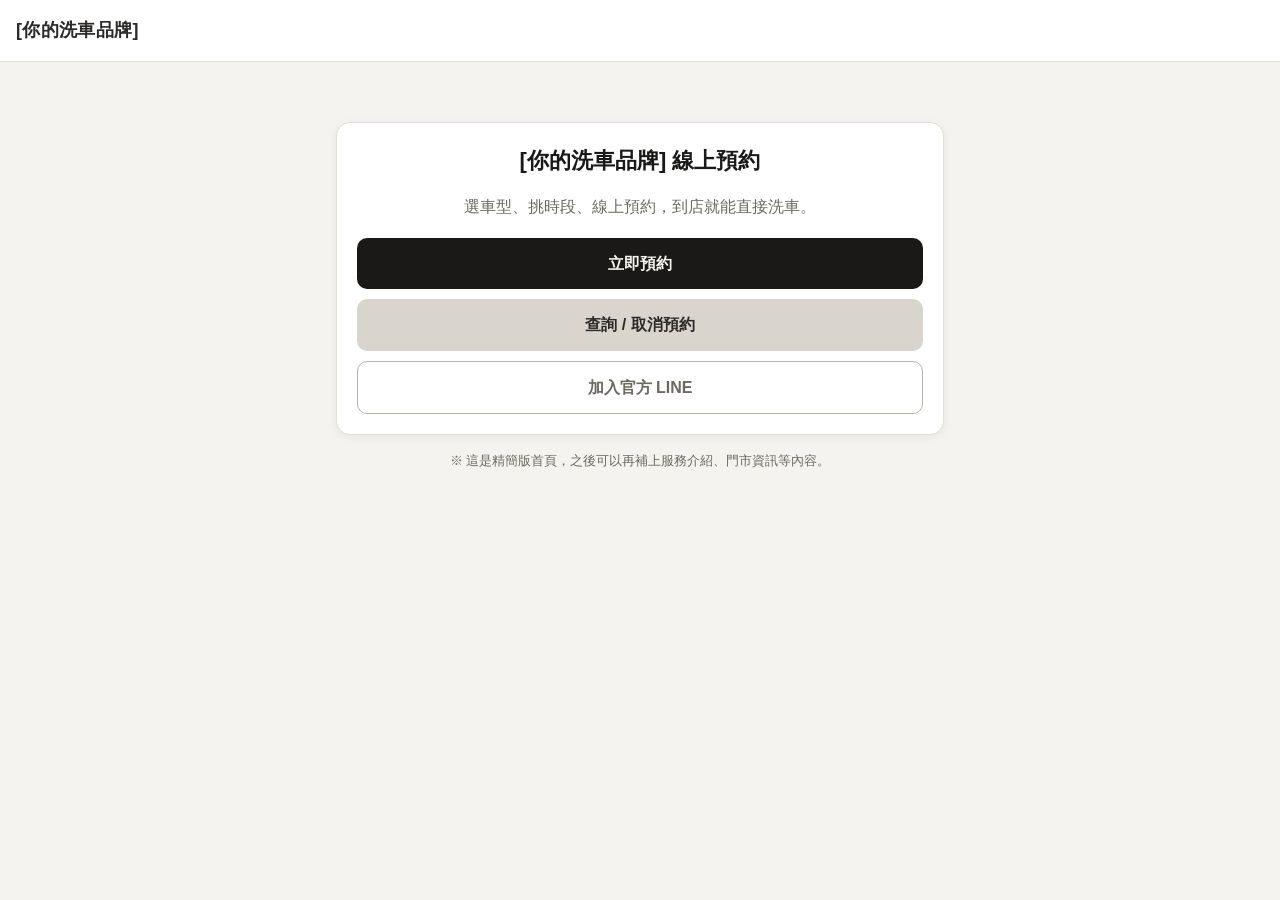
==== index.html @ fe9ad96e "Add files via upload" ====
<!DOCTYPE html>
<html lang="zh-Hant">
<head>
<meta charset="UTF-8">
<meta name="viewport" content="width=device-width, initial-scale=1, maximum-scale=1">
<title>首頁</title>
<link rel="stylesheet" href="assets/style.css">
</head>
<body>

<div class="topbar">
  <div class="brand" id="brandText">洗車預約</div>
</div>

<div class="wrap" style="padding-top:60px;">
  <div class="card" style="text-align:center;">
    <h1 id="heroTitle">線上預約洗車</h1>
    <p>選車型、挑時段、線上預約，到店就能直接洗車。</p>
    <div class="btn-row" style="flex-direction:column;">
      <a class="btn btn-primary" href="booking.html">立即預約</a>
      <a class="btn btn-secondary" href="lookup.html">查詢 / 取消預約</a>
      <a class="btn btn-ghost" id="lineLink" href="#" target="_blank">加入官方 LINE</a>
    </div>
  </div>

  <p class="hint" style="text-align:center;">
    ※ 這是精簡版首頁，之後可以再補上服務介紹、門市資訊等內容。
  </p>
</div>

<script src="assets/config.js"></script>
<script>
  document.title = window.CARWASH_CONFIG.SHOP_NAME;
  document.getElementById('brandText').textContent = window.CARWASH_CONFIG.SHOP_NAME;
  document.getElementById('heroTitle').textContent = window.CARWASH_CONFIG.SHOP_NAME + ' 線上預約';
  document.getElementById('lineLink').href = window.CARWASH_CONFIG.LINE_OA_URL;
</script>
</body>
</html>
---- assets/style.css ----
/* ============================================================
 *  莫蘭迪白 + 淺灰 + 黑 —— 共用樣式
 * ============================================================ */
:root {
  --bg: #F5F3EF;
  --panel: #FFFFFF;
  --line: #E2DED5;
  --gray: #D9D5CC;
  --gray-dark: #B9B4AA;
  --ink: #2B2A28;
  --ink-soft: #6B6960;
  --black: #1A1918;
  --danger: #A6553F;
  --danger-bg: #F3E4DF;
  --success: #6B7A63;
  --success-bg: #E9EEE6;
  --radius: 14px;
  --shadow: 0 2px 10px rgba(26, 25, 24, 0.06);
}

* { box-sizing: border-box; }

body {
  margin: 0;
  background: var(--bg);
  color: var(--ink);
  font-family: -apple-system, BlinkMacSystemFont, "PingFang TC", "Microsoft JhengHei", "Noto Sans TC", sans-serif;
  line-height: 1.6;
}

.wrap {
  max-width: 640px;
  margin: 0 auto;
  padding: 20px 16px 80px;
}

.topbar {
  display: flex;
  align-items: center;
  justify-content: space-between;
  padding: 16px;
  background: var(--panel);
  border-bottom: 1px solid var(--line);
}

.topbar .brand {
  font-weight: 700;
  font-size: 18px;
  letter-spacing: 0.02em;
}

.card {
  background: var(--panel);
  border: 1px solid var(--line);
  border-radius: var(--radius);
  box-shadow: var(--shadow);
  padding: 20px;
  margin-bottom: 16px;
}

h1, h2, h3 { margin: 0 0 12px; color: var(--black); }
h1 { font-size: 22px; }
h2 { font-size: 18px; }
h3 { font-size: 15px; }

p { color: var(--ink-soft); }

label {
  display: block;
  font-size: 13px;
  color: var(--ink-soft);
  margin: 14px 0 6px;
}
label:first-child { margin-top: 0; }

input[type="text"], input[type="tel"], input[type="date"], input[type="number"],
select, textarea {
  width: 100%;
  padding: 12px 14px;
  font-size: 16px;
  border: 1px solid var(--gray-dark);
  border-radius: 10px;
  background: var(--bg);
  color: var(--ink);
  font-family: inherit;
}
input:focus, select:focus, textarea:focus {
  outline: none;
  border-color: var(--ink-soft);
}
textarea { resize: vertical; min-height: 70px; }

.radio-row { display: flex; gap: 10px; flex-wrap: wrap; }
.radio-card {
  flex: 1 1 140px;
  border: 1px solid var(--gray-dark);
  border-radius: 10px;
  padding: 12px 14px;
  cursor: pointer;
  background: var(--bg);
  display: flex;
  align-items: center;
  gap: 8px;
}
.radio-card.selected { border-color: var(--black); background: var(--panel); box-shadow: inset 0 0 0 1px var(--black); }
.radio-card input { width: auto; }

button, .btn {
  display: inline-block;
  border: none;
  border-radius: 10px;
  padding: 13px 22px;
  font-size: 16px;
  font-weight: 600;
  cursor: pointer;
  font-family: inherit;
  text-decoration: none;
  text-align: center;
}
.btn-primary { background: var(--black); color: var(--bg); width: 100%; }
.btn-primary:disabled { background: var(--gray-dark); cursor: not-allowed; }
.btn-secondary { background: var(--gray); color: var(--ink); }
.btn-ghost { background: transparent; color: var(--ink-soft); border: 1px solid var(--gray-dark); }
.btn-danger { background: var(--danger); color: #fff; }
.btn-row { display: flex; gap: 10px; margin-top: 18px; }
.btn-row .btn-primary, .btn-row .btn-secondary { flex: 1; }

.steps {
  display: flex;
  justify-content: space-between;
  margin-bottom: 18px;
  padding: 0 4px;
}
.step-dot {
  flex: 1;
  text-align: center;
  font-size: 12px;
  color: var(--gray-dark);
  position: relative;
}
.step-dot::before {
  content: '';
  display: block;
  width: 22px;
  height: 22px;
  border-radius: 50%;
  background: var(--gray);
  margin: 0 auto 6px;
}
.step-dot.active { color: var(--ink); font-weight: 600; }
.step-dot.active::before { background: var(--black); }
.step-dot.done::before { background: var(--ink-soft); }

.hint { font-size: 13px; color: var(--ink-soft); margin-top: 6px; }
.error-box {
  background: var(--danger-bg);
  color: var(--danger);
  border-radius: 10px;
  padding: 12px 14px;
  font-size: 14px;
  margin-bottom: 14px;
}
.success-box {
  background: var(--success-bg);
  color: var(--success);
  border-radius: 10px;
  padding: 12px 14px;
  font-size: 14px;
  margin-bottom: 14px;
}

.notice-block {
  background: var(--bg);
  border: 1px dashed var(--gray-dark);
  border-radius: 10px;
  padding: 14px;
  font-size: 14px;
  white-space: pre-wrap;
  color: var(--ink);
  margin: 12px 0;
}

.slot-grid {
  display: grid;
  grid-template-columns: repeat(3, 1fr);
  gap: 8px;
  margin-top: 8px;
}
.slot-btn {
  padding: 10px 6px;
  text-align: center;
  border-radius: 8px;
  border: 1px solid var(--gray-dark);
  background: var(--bg);
  font-size: 14px;
  cursor: pointer;
}
.slot-btn.selected { background: var(--black); color: var(--bg); border-color: var(--black); }
.slot-btn.disabled { opacity: 0.35; cursor: not-allowed; text-decoration: line-through; }

table { width: 100%; border-collapse: collapse; font-size: 14px; }
th, td { text-align: left; padding: 10px 8px; border-bottom: 1px solid var(--line); }
th { color: var(--ink-soft); font-weight: 600; font-size: 12px; text-transform: uppercase; letter-spacing: 0.03em; }
.table-scroll { overflow-x: auto; }

.tag {
  display: inline-block;
  padding: 3px 9px;
  border-radius: 999px;
  font-size: 12px;
  background: var(--gray);
  color: var(--ink);
}
.tag.ok { background: var(--success-bg); color: var(--success); }
.tag.warn { background: var(--danger-bg); color: var(--danger); }

.modal-mask {
  position: fixed; inset: 0;
  background: rgba(26,25,24,0.45);
  display: flex; align-items: center; justify-content: center;
  padding: 20px;
  z-index: 50;
}
.modal-box {
  background: var(--panel);
  border-radius: var(--radius);
  padding: 22px;
  max-width: 420px;
  width: 100%;
  box-shadow: var(--shadow);
}

.tabs { display: flex; gap: 6px; margin-bottom: 16px; flex-wrap: wrap; }
.tab-btn {
  padding: 10px 16px;
  border-radius: 10px;
  border: 1px solid var(--gray-dark);
  background: var(--panel);
  cursor: pointer;
  font-size: 14px;
}
.tab-btn.active { background: var(--black); color: var(--bg); border-color: var(--black); }

.form-row { display: flex; gap: 10px; flex-wrap: wrap; }
.form-row > * { flex: 1 1 120px; }

[hidden] { display: none !important; }
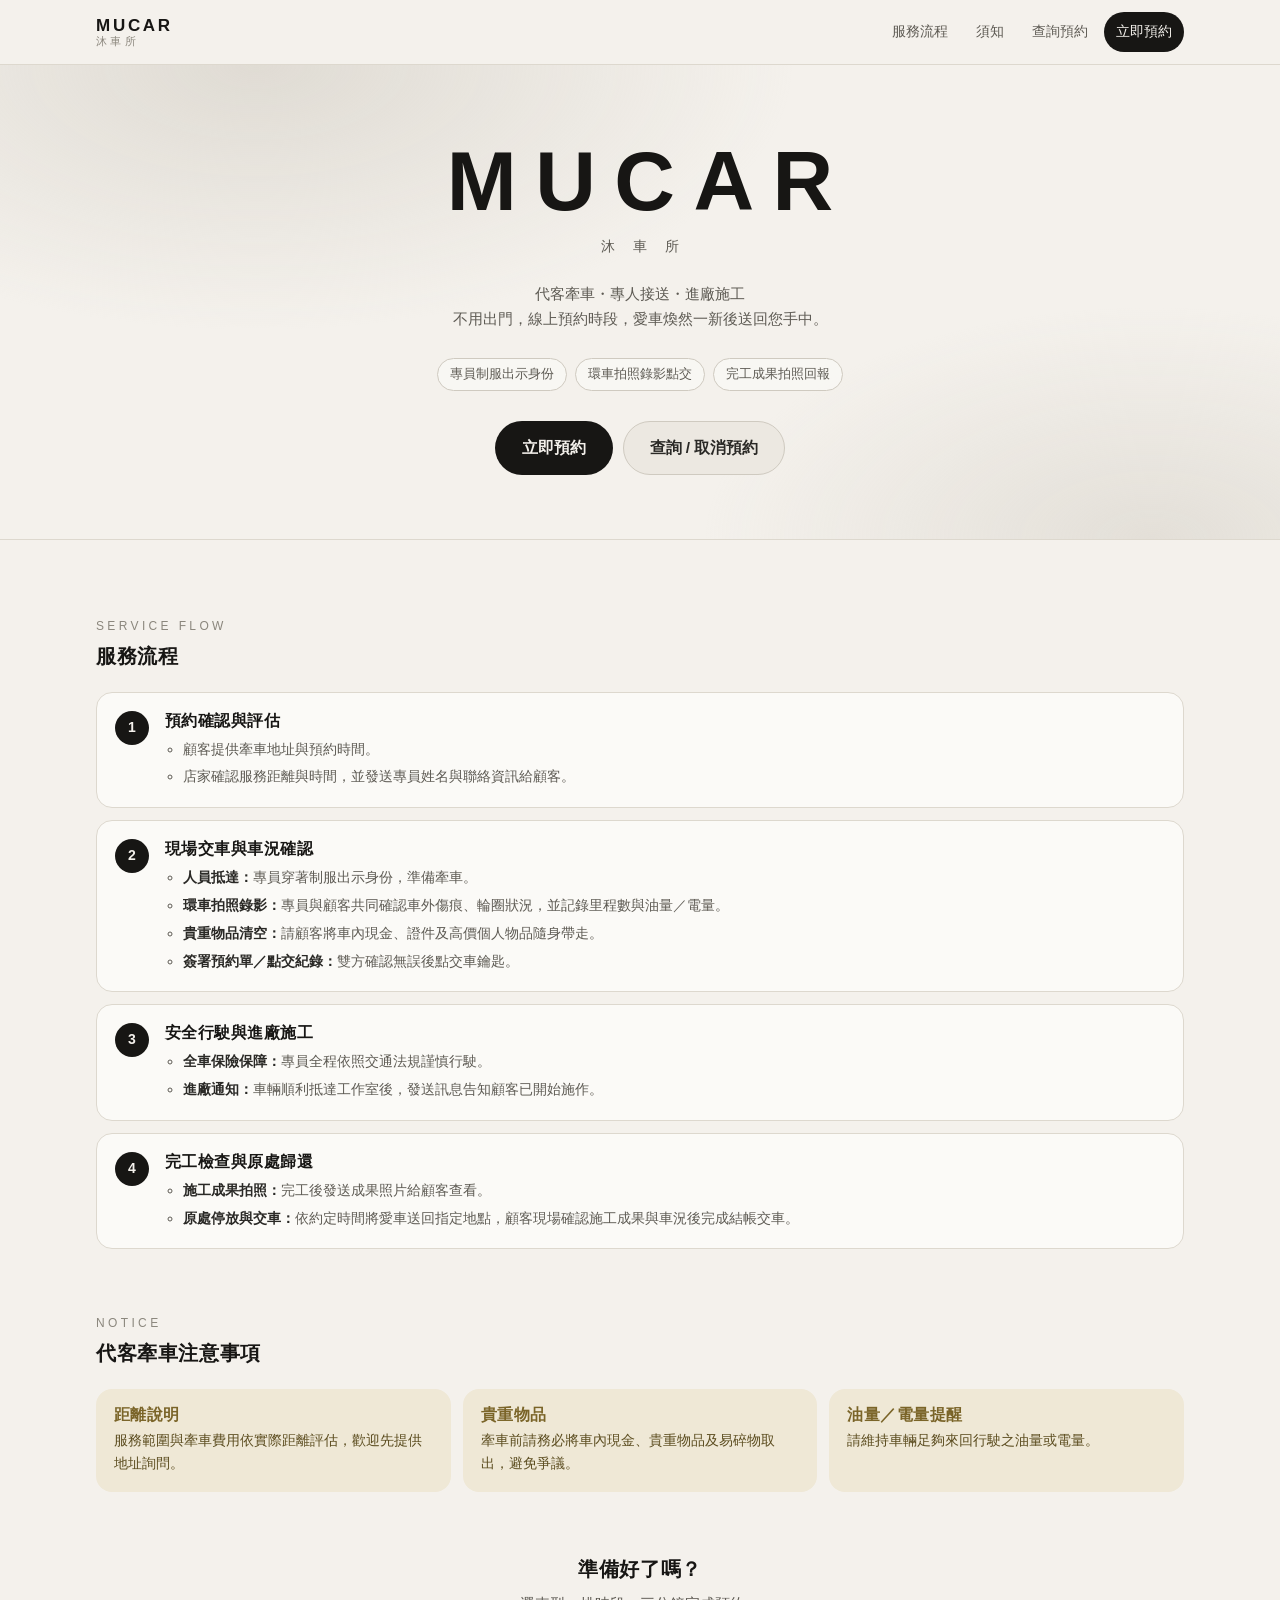
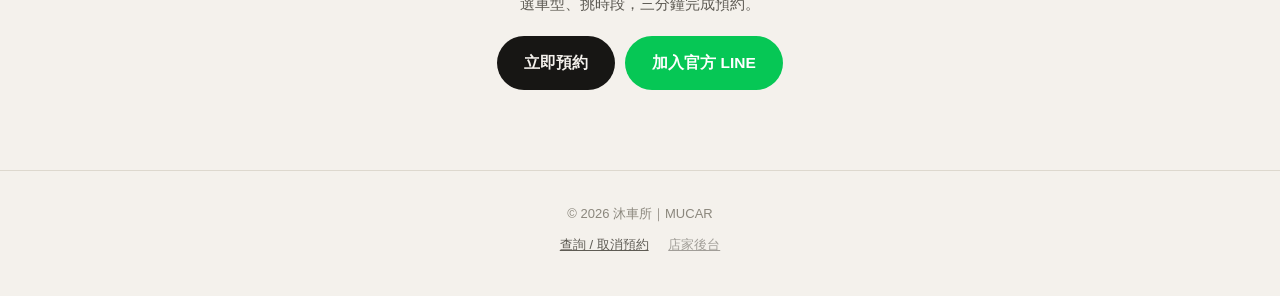
==== commit 9d72cc24: "Rebuild booking flow, fix config path, add admin entry and hardening - Move real config to assets/co" ====
--- a/index.html
+++ b/index.html
@@ -2,38 +2,120 @@
 <html lang="zh-Hant">
 <head>
 <meta charset="UTF-8">
-<meta name="viewport" content="width=device-width, initial-scale=1, maximum-scale=1">
-<title>首頁</title>
-<link rel="stylesheet" href="assets/style.css">
+<meta name="viewport" content="width=device-width, initial-scale=1, viewport-fit=cover">
+<meta name="description" content="沐車所 MUCAR — 代客牽車、專人接送、進廠施工，線上預約立即保留時段。">
+<meta name="theme-color" content="#F4F1EC">
+<title>沐車所｜MUCAR</title>
+<link rel="stylesheet" href="assets/style.css?v=3">
 </head>
 <body>
 
-<div class="topbar">
-  <div class="brand" id="brandText">洗車預約</div>
-</div>
+<header class="topbar">
+  <div class="topbar-in">
+    <a class="brand" href="index.html"><b>MUCAR</b><span>沐車所</span></a>
+    <nav class="nav">
+      <a class="hide-sm" href="#flow">服務流程</a>
+      <a class="hide-sm" href="#tips">須知</a>
+      <a class="hide-sm" href="lookup.html">查詢預約</a>
+      <a class="cta" href="booking.html">立即預約</a>
+    </nav>
+  </div>
+</header>
 
-<div class="wrap" style="padding-top:60px;">
-  <div class="card" style="text-align:center;">
-    <h1 id="heroTitle">線上預約洗車</h1>
-    <p>選車型、挑時段、線上預約，到店就能直接洗車。</p>
-    <div class="btn-row" style="flex-direction:column;">
+<section class="hero">
+  <div class="mark">MUCAR</div>
+  <div class="sub">沐 車 所</div>
+  <p class="lead">代客牽車・專人接送・進廠施工<br>不用出門，線上預約時段，愛車煥然一新後送回您手中。</p>
+  <div class="pills">
+    <span class="pill">專員制服出示身份</span>
+    <span class="pill">環車拍照錄影點交</span>
+    <span class="pill">完工成果拍照回報</span>
+  </div>
+  <div class="actions">
+    <a class="btn btn-primary" href="booking.html">立即預約</a>
+    <a class="btn btn-secondary" href="lookup.html">查詢 / 取消預約</a>
+  </div>
+</section>
+
+<main class="wrap wide" style="padding-bottom:0">
+
+  <section class="section" id="price">
+    <div class="section-head">
+      <div class="eyebrow">Price</div>
+      <h2>服務價目</h2>
+      <p style="margin-top:6px">依車型分級計價；牽車費用依實際距離評估，預約後由店家確認並通知。</p>
+    </div>
+    <div class="price-grid" id="priceGrid">
+      <div class="skeleton"></div><div class="skeleton"></div><div class="skeleton"></div>
+    </div>
+    <p class="hint" id="priceNote" hidden>找不到您的車型？預約時選「找不到我的車 / 其他」，店家會協助確認車型與價格。</p>
+  </section>
+
+  <section class="section" id="flow">
+    <div class="section-head">
+      <div class="eyebrow">Service Flow</div>
+      <h2>服務流程</h2>
+    </div>
+    <ol class="flow" id="flowList"></ol>
+  </section>
+
+  <section class="section" id="tips">
+    <div class="section-head">
+      <div class="eyebrow">Notice</div>
+      <h2>代客牽車注意事項</h2>
+    </div>
+    <div class="tips" id="tipList"></div>
+  </section>
+
+  <section class="section center">
+    <h2>準備好了嗎？</h2>
+    <p style="margin:8px 0 20px">選車型、挑時段，三分鐘完成預約。</p>
+    <div class="btn-row" style="justify-content:center">
       <a class="btn btn-primary" href="booking.html">立即預約</a>
-      <a class="btn btn-secondary" href="lookup.html">查詢 / 取消預約</a>
-      <a class="btn btn-ghost" id="lineLink" href="#" target="_blank">加入官方 LINE</a>
+      <a class="btn btn-line" id="lineLink" href="#" target="_blank" rel="noopener">加入官方 LINE</a>
     </div>
+  </section>
+
+</main>
+
+<footer class="footer">
+  <div>© <span id="year"></span> <span id="shopName">沐車所｜MUCAR</span></div>
+  <div style="margin-top:8px">
+    <a href="lookup.html">查詢 / 取消預約</a>
+    <a class="admin-link" href="admin.html">店家後台</a>
   </div>
+</footer>
 
-  <p class="hint" style="text-align:center;">
-    ※ 這是精簡版首頁，之後可以再補上服務介紹、門市資訊等內容。
-  </p>
-</div>
+<script src="assets/config.js?v=3"></script>
+<script src="assets/util.js?v=3"></script>
+<script src="assets/api.js?v=3"></script>
+<script src="assets/content.js?v=3"></script>
+<script>
+(function () {
+  var CFG = window.CARWASH_CONFIG;
+  document.getElementById('year').textContent = new Date().getFullYear();
+  document.getElementById('lineLink').href = CFG.LINE_OA_URL;
+  MUCAR_CONTENT.renderFlow(document.getElementById('flowList'));
+  MUCAR_CONTENT.renderTips(document.getElementById('tipList'));
 
-<script src="assets/config.js"></script>
-<script>
-  document.title = window.CARWASH_CONFIG.SHOP_NAME;
-  document.getElementById('brandText').textContent = window.CARWASH_CONFIG.SHOP_NAME;
-  document.getElementById('heroTitle').textContent = window.CARWASH_CONFIG.SHOP_NAME + ' 線上預約';
-  document.getElementById('lineLink').href = window.CARWASH_CONFIG.LINE_OA_URL;
+  var grid = document.getElementById('priceGrid');
+  function hidePrice() { document.getElementById('price').hidden = true; }
+
+  if (Api.configProblem()) return hidePrice();
+
+  Api.call('bootBooking', {}).then(function (data) {
+    var tiers = data.tiers || [], types = data.vehicleTypes || [];
+    if (!tiers.length) return hidePrice();
+    grid.innerHTML = tiers.map(function (t) {
+      var eg = types.filter(function (v) { return String(v.tierId) === String(t.id); }).slice(0, 4)
+        .map(function (v) { return U.esc(v.brand + ' ' + v.model); }).join('、');
+      return '<div class="price-card"><div class="tier">' + U.esc(t.name) + '</div>' +
+        '<div class="amt">' + U.money(t.price) + '<small>起</small></div>' +
+        '<div class="eg">' + (eg ? '例：' + eg + ' …' : '') + '</div></div>';
+    }).join('');
+    document.getElementById('priceNote').hidden = false;
+  }).catch(hidePrice);
+})();
 </script>
 </body>
 </html>
--- a/assets/style.css
+++ b/assets/style.css
@@ -1,247 +1,309 @@
 /* ============================================================
- *  莫蘭迪白 + 淺灰 + 黑 —— 共用樣式
+ *  沐車所｜MUCAR — 莫蘭迪白 + 淺灰 + 黑
  * ============================================================ */
 :root {
-  --bg: #F5F3EF;
-  --panel: #FFFFFF;
-  --line: #E2DED5;
-  --gray: #D9D5CC;
-  --gray-dark: #B9B4AA;
-  --ink: #2B2A28;
-  --ink-soft: #6B6960;
-  --black: #1A1918;
-  --danger: #A6553F;
-  --danger-bg: #F3E4DF;
-  --success: #6B7A63;
-  --success-bg: #E9EEE6;
-  --radius: 14px;
-  --shadow: 0 2px 10px rgba(26, 25, 24, 0.06);
+  --bg: #F4F1EC;
+  --bg-2: #ECE8E1;
+  --panel: #FBFAF7;
+  --line: #DDD8CE;
+  --gray: #CFCAC0;
+  --gray-d: #A9A398;
+  --ink: #2A2926;
+  --ink-2: #5E5B54;
+  --ink-3: #8B877D;
+  --black: #171614;
+  --danger: #A4553F;
+  --danger-bg: #F3E3DD;
+  --success: #5F7259;
+  --success-bg: #E6ECE2;
+  --warn-bg: #EFE8D6;
+  --warn: #7A6428;
+  --radius: 16px;
+  --radius-s: 10px;
+  --shadow: 0 1px 2px rgba(23, 22, 20, .04), 0 8px 24px rgba(23, 22, 20, .05);
+  --font: -apple-system, BlinkMacSystemFont, "PingFang TC", "Microsoft JhengHei", "Noto Sans TC", "Helvetica Neue", Arial, sans-serif;
 }
 
 * { box-sizing: border-box; }
-
+html { -webkit-text-size-adjust: 100%; scroll-behavior: smooth; }
 body {
   margin: 0;
   background: var(--bg);
   color: var(--ink);
-  font-family: -apple-system, BlinkMacSystemFont, "PingFang TC", "Microsoft JhengHei", "Noto Sans TC", sans-serif;
-  line-height: 1.6;
-}
-
-.wrap {
-  max-width: 640px;
-  margin: 0 auto;
-  padding: 20px 16px 80px;
-}
-
+  font-family: var(--font);
+  font-size: 15px;
+  line-height: 1.7;
+  -webkit-font-smoothing: antialiased;
+}
+a { color: inherit; }
+h1, h2, h3 { margin: 0; color: var(--black); font-weight: 650; letter-spacing: .03em; line-height: 1.35; }
+h1 { font-size: clamp(28px, 6vw, 40px); }
+h2 { font-size: 20px; }
+h3 { font-size: 15.5px; }
+p { margin: 0; color: var(--ink-2); }
+[hidden] { display: none !important; }
+
+:focus-visible { outline: 2px solid var(--black); outline-offset: 2px; border-radius: 6px; }
+
+/* ---------- 版面 ---------- */
+.wrap { max-width: 680px; margin: 0 auto; padding: 20px 16px 120px; }
+.wrap.wide { max-width: 1120px; }
+.section { padding: 56px 0 8px; }
+.section-head { margin-bottom: 22px; }
+.section-head .eyebrow { font-size: 12px; letter-spacing: .28em; color: var(--ink-3); text-transform: uppercase; margin-bottom: 6px; }
+.center { text-align: center; }
+.stack > * + * { margin-top: 14px; }
+
+/* ---------- 頂欄 ---------- */
 .topbar {
-  display: flex;
-  align-items: center;
-  justify-content: space-between;
-  padding: 16px;
-  background: var(--panel);
+  position: sticky; top: 0; z-index: 30;
+  background: rgba(244, 241, 236, .88);
+  backdrop-filter: saturate(1.4) blur(10px);
+  -webkit-backdrop-filter: saturate(1.4) blur(10px);
   border-bottom: 1px solid var(--line);
 }
-
-.topbar .brand {
-  font-weight: 700;
-  font-size: 18px;
-  letter-spacing: 0.02em;
-}
-
-.card {
+.topbar-in { max-width: 1120px; margin: 0 auto; padding: 12px 16px; display: flex; align-items: center; justify-content: space-between; gap: 12px; }
+.brand { text-decoration: none; display: flex; flex-direction: column; line-height: 1.15; }
+.brand b { font-size: 17px; letter-spacing: .16em; color: var(--black); }
+.brand span { font-size: 11px; letter-spacing: .3em; color: var(--ink-3); }
+.nav { display: flex; align-items: center; gap: 4px; }
+.nav a { text-decoration: none; font-size: 14px; color: var(--ink-2); padding: 8px 12px; border-radius: 999px; }
+.nav a:hover { background: var(--bg-2); color: var(--black); }
+.nav a.cta { background: var(--black); color: var(--bg); }
+.nav a.cta:hover { background: #000; }
+@media (max-width: 560px) { .nav a.hide-sm { display: none; } }
+
+/* ---------- 首頁 Hero ---------- */
+.hero {
+  position: relative; overflow: hidden;
+  padding: 72px 16px 64px; text-align: center;
+  background:
+    radial-gradient(60% 80% at 20% 0%, rgba(207, 202, 192, .55), transparent 70%),
+    radial-gradient(50% 70% at 90% 100%, rgba(207, 202, 192, .45), transparent 70%),
+    var(--bg);
+  border-bottom: 1px solid var(--line);
+}
+.hero .mark { font-size: clamp(44px, 12vw, 84px); font-weight: 700; letter-spacing: .22em; color: var(--black); padding-left: .22em; line-height: 1.05; }
+.hero .sub { margin-top: 10px; font-size: 14px; letter-spacing: .5em; color: var(--ink-2); padding-left: .5em; }
+.hero .lead { max-width: 460px; margin: 22px auto 0; color: var(--ink-2); }
+.hero .actions { margin-top: 30px; display: flex; gap: 10px; justify-content: center; flex-wrap: wrap; }
+.pills { margin-top: 26px; display: flex; gap: 8px; justify-content: center; flex-wrap: wrap; }
+.pill { font-size: 12.5px; padding: 5px 12px; border: 1px solid var(--gray); border-radius: 999px; color: var(--ink-2); background: rgba(251, 250, 247, .7); }
+
+/* ---------- 卡片 / 面板 ---------- */
+.card, .panel {
   background: var(--panel);
   border: 1px solid var(--line);
   border-radius: var(--radius);
   box-shadow: var(--shadow);
-  padding: 20px;
-  margin-bottom: 16px;
-}
-
-h1, h2, h3 { margin: 0 0 12px; color: var(--black); }
-h1 { font-size: 22px; }
-h2 { font-size: 18px; }
-h3 { font-size: 15px; }
-
-p { color: var(--ink-soft); }
-
-label {
-  display: block;
-  font-size: 13px;
-  color: var(--ink-soft);
-  margin: 14px 0 6px;
-}
-label:first-child { margin-top: 0; }
-
-input[type="text"], input[type="tel"], input[type="date"], input[type="number"],
-select, textarea {
-  width: 100%;
-  padding: 12px 14px;
-  font-size: 16px;
-  border: 1px solid var(--gray-dark);
-  border-radius: 10px;
-  background: var(--bg);
-  color: var(--ink);
-  font-family: inherit;
-}
-input:focus, select:focus, textarea:focus {
-  outline: none;
-  border-color: var(--ink-soft);
-}
-textarea { resize: vertical; min-height: 70px; }
-
-.radio-row { display: flex; gap: 10px; flex-wrap: wrap; }
-.radio-card {
-  flex: 1 1 140px;
-  border: 1px solid var(--gray-dark);
-  border-radius: 10px;
-  padding: 12px 14px;
-  cursor: pointer;
-  background: var(--bg);
-  display: flex;
-  align-items: center;
-  gap: 8px;
-}
-.radio-card.selected { border-color: var(--black); background: var(--panel); box-shadow: inset 0 0 0 1px var(--black); }
-.radio-card input { width: auto; }
-
-button, .btn {
-  display: inline-block;
-  border: none;
-  border-radius: 10px;
-  padding: 13px 22px;
-  font-size: 16px;
-  font-weight: 600;
-  cursor: pointer;
-  font-family: inherit;
-  text-decoration: none;
-  text-align: center;
-}
-.btn-primary { background: var(--black); color: var(--bg); width: 100%; }
-.btn-primary:disabled { background: var(--gray-dark); cursor: not-allowed; }
-.btn-secondary { background: var(--gray); color: var(--ink); }
-.btn-ghost { background: transparent; color: var(--ink-soft); border: 1px solid var(--gray-dark); }
+  padding: 22px;
+}
+.panel + .panel, .card + .card { margin-top: 16px; }
+.panel > h2, .card > h2 { margin-bottom: 4px; }
+.panel .desc { margin-bottom: 18px; font-size: 13.5px; color: var(--ink-3); }
+
+.price-grid { display: grid; grid-template-columns: repeat(auto-fit, minmax(190px, 1fr)); gap: 12px; }
+.price-card { background: var(--panel); border: 1px solid var(--line); border-radius: var(--radius); padding: 18px; }
+.price-card .tier { font-size: 13px; color: var(--ink-3); letter-spacing: .12em; }
+.price-card .amt { margin: 4px 0 8px; font-size: 28px; font-weight: 700; color: var(--black); letter-spacing: .02em; }
+.price-card .amt small { font-size: 12px; font-weight: 500; color: var(--ink-3); margin-left: 4px; }
+.price-card .eg { font-size: 12.5px; color: var(--ink-3); line-height: 1.6; }
+.skeleton { background: linear-gradient(90deg, var(--bg-2), var(--panel), var(--bg-2)); background-size: 200% 100%; animation: sk 1.2s infinite; border-radius: var(--radius); min-height: 118px; }
+@keyframes sk { to { background-position: -200% 0; } }
+
+.flow { list-style: none; margin: 0; padding: 0; display: grid; gap: 12px; }
+.flow-item { display: flex; gap: 16px; background: var(--panel); border: 1px solid var(--line); border-radius: var(--radius); padding: 18px; }
+.flow-no { flex: none; width: 34px; height: 34px; border-radius: 50%; background: var(--black); color: var(--bg); display: grid; place-items: center; font-weight: 700; font-size: 14px; }
+.flow-body h3 { margin-bottom: 6px; }
+.flow-body ul { margin: 0; padding-left: 18px; color: var(--ink-2); font-size: 14px; }
+.flow-body li + li { margin-top: 4px; }
+.flow-body b { color: var(--ink); font-weight: 600; }
+
+.tips { display: grid; grid-template-columns: repeat(auto-fit, minmax(200px, 1fr)); gap: 12px; }
+.tip { background: var(--warn-bg); border-radius: var(--radius); padding: 16px 18px; }
+.tip h3 { color: var(--warn); margin-bottom: 4px; }
+.tip p { font-size: 13.5px; color: #5c4d20; }
+
+.footer { margin-top: 72px; padding: 32px 16px 40px; border-top: 1px solid var(--line); text-align: center; color: var(--ink-3); font-size: 13px; }
+.footer a { color: var(--ink-2); margin: 0 8px; }
+.footer .admin-link { opacity: .55; }
+.footer .admin-link:hover { opacity: 1; }
+
+/* ---------- 表單 ---------- */
+.field { margin-top: 16px; }
+.field:first-of-type { margin-top: 0; }
+.field > label, label.lbl { display: block; font-size: 13px; color: var(--ink-2); margin-bottom: 6px; font-weight: 500; }
+.req { color: var(--danger); margin-left: 2px; }
+input[type="text"], input[type="tel"], input[type="date"], input[type="time"], input[type="number"], input[type="password"], select, textarea {
+  width: 100%; padding: 12px 14px; font: inherit; font-size: 16px; color: var(--ink);
+  background: #fff; border: 1px solid var(--gray); border-radius: var(--radius-s);
+  transition: border-color .15s, box-shadow .15s;
+}
+input:focus, select:focus, textarea:focus { outline: none; border-color: var(--black); box-shadow: 0 0 0 3px rgba(23, 22, 20, .08); }
+input[aria-invalid="true"], select[aria-invalid="true"], textarea[aria-invalid="true"] { border-color: var(--danger); background: #fffaf8; }
+select:disabled, input:disabled { background: var(--bg-2); color: var(--ink-3); cursor: not-allowed; }
+textarea { resize: vertical; min-height: 84px; }
+.hint { font-size: 12.5px; color: var(--ink-3); margin-top: 6px; }
+.field-err { font-size: 12.5px; color: var(--danger); margin-top: 6px; }
+.row2 { display: grid; grid-template-columns: 1fr 1fr; gap: 12px; }
+@media (max-width: 520px) { .row2 { grid-template-columns: 1fr; } }
+
+/* ---------- 按鈕 ---------- */
+.btn, button.btn {
+  display: inline-flex; align-items: center; justify-content: center; gap: 8px;
+  border: 1px solid transparent; border-radius: 999px; padding: 13px 26px;
+  font: inherit; font-size: 15.5px; font-weight: 600; cursor: pointer; text-decoration: none; text-align: center;
+  transition: transform .06s, background .15s, border-color .15s, opacity .15s;
+}
+.btn:active { transform: scale(.98); }
+.btn-primary { background: var(--black); color: var(--bg); }
+.btn-primary:hover { background: #000; }
+.btn-primary:disabled { background: var(--gray-d); cursor: not-allowed; }
+.btn-secondary { background: var(--bg-2); color: var(--ink); border-color: var(--gray); }
+.btn-secondary:hover { background: var(--gray); }
+.btn-ghost { background: transparent; color: var(--ink-2); border-color: var(--gray); }
+.btn-ghost:hover { background: var(--bg-2); }
 .btn-danger { background: var(--danger); color: #fff; }
-.btn-row { display: flex; gap: 10px; margin-top: 18px; }
-.btn-row .btn-primary, .btn-row .btn-secondary { flex: 1; }
-
-.steps {
-  display: flex;
-  justify-content: space-between;
-  margin-bottom: 18px;
-  padding: 0 4px;
-}
-.step-dot {
-  flex: 1;
-  text-align: center;
-  font-size: 12px;
-  color: var(--gray-dark);
-  position: relative;
-}
-.step-dot::before {
-  content: '';
-  display: block;
-  width: 22px;
-  height: 22px;
-  border-radius: 50%;
-  background: var(--gray);
-  margin: 0 auto 6px;
-}
-.step-dot.active { color: var(--ink); font-weight: 600; }
-.step-dot.active::before { background: var(--black); }
-.step-dot.done::before { background: var(--ink-soft); }
-
-.hint { font-size: 13px; color: var(--ink-soft); margin-top: 6px; }
-.error-box {
-  background: var(--danger-bg);
-  color: var(--danger);
-  border-radius: 10px;
-  padding: 12px 14px;
-  font-size: 14px;
-  margin-bottom: 14px;
-}
-.success-box {
-  background: var(--success-bg);
-  color: var(--success);
-  border-radius: 10px;
-  padding: 12px 14px;
-  font-size: 14px;
-  margin-bottom: 14px;
-}
-
-.notice-block {
-  background: var(--bg);
-  border: 1px dashed var(--gray-dark);
-  border-radius: 10px;
-  padding: 14px;
-  font-size: 14px;
-  white-space: pre-wrap;
-  color: var(--ink);
-  margin: 12px 0;
-}
-
-.slot-grid {
-  display: grid;
-  grid-template-columns: repeat(3, 1fr);
-  gap: 8px;
-  margin-top: 8px;
-}
-.slot-btn {
-  padding: 10px 6px;
-  text-align: center;
-  border-radius: 8px;
-  border: 1px solid var(--gray-dark);
-  background: var(--bg);
-  font-size: 14px;
-  cursor: pointer;
-}
-.slot-btn.selected { background: var(--black); color: var(--bg); border-color: var(--black); }
-.slot-btn.disabled { opacity: 0.35; cursor: not-allowed; text-decoration: line-through; }
-
-table { width: 100%; border-collapse: collapse; font-size: 14px; }
-th, td { text-align: left; padding: 10px 8px; border-bottom: 1px solid var(--line); }
-th { color: var(--ink-soft); font-weight: 600; font-size: 12px; text-transform: uppercase; letter-spacing: 0.03em; }
-.table-scroll { overflow-x: auto; }
-
-.tag {
-  display: inline-block;
-  padding: 3px 9px;
-  border-radius: 999px;
-  font-size: 12px;
-  background: var(--gray);
-  color: var(--ink);
-}
+.btn-danger:hover { background: #8e4633; }
+.btn-line { background: #06C755; color: #fff; }
+.btn-line:hover { background: #05b04c; }
+.btn-sm { padding: 7px 14px; font-size: 13.5px; }
+.btn-block { width: 100%; }
+.btn-row { display: flex; gap: 10px; flex-wrap: wrap; }
+
+/* ---------- 步驟列 ---------- */
+.stepper { list-style: none; display: flex; margin: 4px 0 20px; padding: 0; }
+.stepper li { flex: 1; text-align: center; font-size: 12px; color: var(--ink-3); position: relative; }
+.stepper li::before {
+  content: attr(data-n); display: grid; place-items: center; width: 28px; height: 28px; margin: 0 auto 6px;
+  border-radius: 50%; background: var(--gray); color: #fff; font-weight: 700; font-size: 13px; position: relative; z-index: 1;
+}
+.stepper li::after { content: ''; position: absolute; top: 13px; left: calc(-50% + 14px); width: calc(100% - 28px); height: 2px; background: var(--gray); }
+.stepper li:first-child::after { display: none; }
+.stepper li.active { color: var(--black); font-weight: 650; }
+.stepper li.active::before { background: var(--black); }
+.stepper li.done::before { background: var(--ink-2); content: '\2713'; }
+.stepper li.done::after, .stepper li.active::after { background: var(--ink-2); }
+
+.summary { display: flex; flex-wrap: wrap; gap: 8px; margin-bottom: 16px; }
+.chip { font-size: 12.5px; padding: 5px 12px; border-radius: 999px; background: var(--panel); border: 1px solid var(--line); color: var(--ink-2); }
+.chip b { color: var(--black); font-weight: 650; }
+
+/* ---------- 提示 ---------- */
+.alert { border-radius: var(--radius-s); padding: 12px 14px; font-size: 14px; margin-bottom: 14px; line-height: 1.6; }
+.alert-danger { background: var(--danger-bg); color: var(--danger); }
+.alert-success { background: var(--success-bg); color: var(--success); }
+.alert-warn { background: var(--warn-bg); color: var(--warn); }
+.alert .btn { margin-top: 8px; }
+
+.toast { position: fixed; left: 50%; bottom: 96px; transform: translate(-50%, 20px); background: var(--black); color: var(--bg); padding: 10px 20px; border-radius: 999px; font-size: 14px; opacity: 0; pointer-events: none; transition: .25s; z-index: 80; max-width: 90vw; }
+.toast.show { opacity: 1; transform: translate(-50%, 0); }
+.toast.error { background: var(--danger); }
+
+/* ---------- 車輛預覽 / 選項卡 ---------- */
+.price-preview { margin-top: 16px; padding: 14px 16px; border-radius: var(--radius-s); background: var(--bg-2); display: flex; align-items: baseline; justify-content: space-between; gap: 12px; flex-wrap: wrap; }
+.price-preview .big { font-size: 24px; font-weight: 700; color: var(--black); }
+.price-preview .tier { font-size: 13px; color: var(--ink-2); }
+.choice { display: grid; gap: 10px; }
+.choice label {
+  display: flex; gap: 12px; align-items: flex-start; padding: 14px 16px; border: 1px solid var(--gray); border-radius: var(--radius-s);
+  cursor: pointer; background: #fff; transition: border-color .15s, background .15s;
+}
+.choice label:hover { border-color: var(--gray-d); }
+.choice label.selected { border-color: var(--black); box-shadow: inset 0 0 0 1px var(--black); }
+.choice input { margin-top: 5px; accent-color: var(--black); }
+.choice b { display: block; color: var(--black); }
+.choice span { font-size: 13px; color: var(--ink-3); }
+
+/* ---------- 日期 / 時段 ---------- */
+.dates { display: flex; gap: 8px; overflow-x: auto; padding: 2px 2px 10px; scroll-snap-type: x proximity; -webkit-overflow-scrolling: touch; }
+.date-chip { flex: none; scroll-snap-align: start; min-width: 66px; padding: 9px 8px; text-align: center; border: 1px solid var(--gray); border-radius: 14px; background: #fff; cursor: pointer; font: inherit; color: var(--ink); }
+.date-chip small { display: block; font-size: 11.5px; color: var(--ink-3); }
+.date-chip b { font-size: 16px; }
+.date-chip.selected { background: var(--black); border-color: var(--black); color: var(--bg); }
+.date-chip.selected small { color: var(--gray); }
+.slot-group { margin-top: 16px; }
+.slot-group h3 { font-size: 13px; color: var(--ink-3); font-weight: 600; letter-spacing: .1em; margin-bottom: 8px; }
+.slot-grid { display: grid; grid-template-columns: repeat(auto-fill, minmax(84px, 1fr)); gap: 8px; }
+.slot { padding: 11px 4px; text-align: center; border-radius: var(--radius-s); border: 1px solid var(--gray); background: #fff; font: inherit; font-size: 15px; cursor: pointer; color: var(--ink); }
+.slot:hover:not(:disabled) { border-color: var(--black); }
+.slot.selected { background: var(--black); border-color: var(--black); color: var(--bg); }
+.slot:disabled { background: var(--bg-2); color: var(--gray-d); cursor: not-allowed; border-style: dashed; text-decoration: line-through; }
+.slot small { display: block; font-size: 10.5px; line-height: 1.2; opacity: .8; text-decoration: none; }
+.legend { display: flex; gap: 14px; margin-top: 14px; font-size: 12px; color: var(--ink-3); flex-wrap: wrap; }
+.legend i { display: inline-block; width: 12px; height: 12px; border-radius: 4px; vertical-align: -2px; margin-right: 5px; border: 1px solid var(--gray); background: #fff; }
+.legend i.full { background: var(--bg-2); border-style: dashed; }
+.legend i.sel { background: var(--black); border-color: var(--black); }
+.picked { margin-top: 16px; padding: 12px 14px; border-radius: var(--radius-s); background: var(--success-bg); color: var(--success); font-size: 14px; font-weight: 600; }
+
+/* ---------- 確認頁 / 須知 ---------- */
+.kv { width: 100%; border-collapse: collapse; }
+.kv th { text-align: left; width: 96px; color: var(--ink-3); font-weight: 500; font-size: 13px; padding: 9px 0; vertical-align: top; white-space: nowrap; }
+.kv td { padding: 9px 0 9px 8px; color: var(--ink); word-break: break-word; }
+.kv tr + tr { border-top: 1px solid var(--line); }
+details.notice { margin-top: 16px; border: 1px solid var(--line); border-radius: var(--radius-s); background: #fff; }
+details.notice summary { cursor: pointer; padding: 13px 16px; font-weight: 600; color: var(--black); list-style: none; display: flex; justify-content: space-between; align-items: center; }
+details.notice summary::-webkit-details-marker { display: none; }
+details.notice summary::after { content: '+'; font-size: 20px; color: var(--ink-3); }
+details.notice[open] summary::after { content: '\2212'; }
+details.notice .inner { padding: 0 16px 16px; max-height: 340px; overflow: auto; }
+details.notice .flow { gap: 10px; }
+details.notice .flow-item { padding: 12px; box-shadow: none; }
+details.notice .tips { margin-top: 12px; }
+.agree { display: flex; gap: 10px; align-items: flex-start; margin-top: 16px; padding: 14px; border-radius: var(--radius-s); background: var(--bg-2); cursor: pointer; }
+.agree input { margin-top: 4px; width: 18px; height: 18px; accent-color: var(--black); flex: none; }
+
+.notice-block { background: #fff; border: 1px dashed var(--gray-d); border-radius: var(--radius-s); padding: 14px 16px; font-size: 14px; white-space: pre-wrap; color: var(--ink); margin: 10px 0; line-height: 1.8; }
+.bank { display: flex; align-items: center; justify-content: space-between; gap: 10px; padding: 12px 14px; border-radius: var(--radius-s); background: var(--bg-2); margin: 4px 0 4px; flex-wrap: wrap; }
+.bank b { font-size: 18px; letter-spacing: .08em; color: var(--black); }
+.done-icon { width: 60px; height: 60px; border-radius: 50%; background: var(--success); color: #fff; display: grid; place-items: center; font-size: 30px; margin: 4px auto 14px; }
+.orderno { display: inline-block; font-size: 22px; font-weight: 700; letter-spacing: .1em; padding: 6px 16px; border-radius: 10px; background: var(--bg-2); color: var(--black); margin: 8px 0; }
+.next-steps { margin: 16px 0 0; padding-left: 20px; color: var(--ink-2); font-size: 14px; }
+.next-steps li + li { margin-top: 6px; }
+
+/* ---------- 底部固定操作列 ---------- */
+.actionbar {
+  position: fixed; left: 0; right: 0; bottom: 0; z-index: 40;
+  background: rgba(244, 241, 236, .94); backdrop-filter: blur(10px); -webkit-backdrop-filter: blur(10px);
+  border-top: 1px solid var(--line); padding: 12px 16px calc(12px + env(safe-area-inset-bottom));
+}
+.actionbar-in { max-width: 680px; margin: 0 auto; display: flex; gap: 10px; }
+.actionbar .btn-primary { flex: 1; }
+.actionbar .btn-secondary { flex: none; }
+
+/* ---------- Modal ---------- */
+.modal-mask { position: fixed; inset: 0; background: rgba(23, 22, 20, .5); display: flex; align-items: center; justify-content: center; padding: 16px; z-index: 60; }
+.modal-box { background: var(--panel); border-radius: var(--radius); padding: 24px; max-width: 460px; width: 100%; max-height: 90vh; overflow: auto; box-shadow: 0 20px 60px rgba(0, 0, 0, .25); }
+.modal-box.big { max-width: 640px; }
+.modal-box h3 { font-size: 18px; margin-bottom: 10px; }
+.modal-box .btn-row { margin-top: 18px; }
+
+/* ---------- 表格 / 標籤 / 後台 ---------- */
+.table-scroll { overflow-x: auto; -webkit-overflow-scrolling: touch; }
+table.data { width: 100%; border-collapse: collapse; font-size: 14px; min-width: 640px; }
+table.data th, table.data td { text-align: left; padding: 11px 10px; border-bottom: 1px solid var(--line); vertical-align: middle; }
+table.data th { color: var(--ink-3); font-weight: 600; font-size: 12px; letter-spacing: .06em; white-space: nowrap; }
+table.data tbody tr.click { cursor: pointer; }
+table.data tbody tr.click:hover { background: var(--bg-2); }
+table.data tbody tr.off td { color: var(--ink-3); }
+table.data tbody tr.off .strike { text-decoration: line-through; }
+.tag { display: inline-block; padding: 2px 10px; border-radius: 999px; font-size: 12px; background: var(--bg-2); color: var(--ink-2); white-space: nowrap; }
 .tag.ok { background: var(--success-bg); color: var(--success); }
 .tag.warn { background: var(--danger-bg); color: var(--danger); }
-
-.modal-mask {
-  position: fixed; inset: 0;
-  background: rgba(26,25,24,0.45);
-  display: flex; align-items: center; justify-content: center;
-  padding: 20px;
-  z-index: 50;
-}
-.modal-box {
-  background: var(--panel);
-  border-radius: var(--radius);
-  padding: 22px;
-  max-width: 420px;
-  width: 100%;
-  box-shadow: var(--shadow);
-}
-
-.tabs { display: flex; gap: 6px; margin-bottom: 16px; flex-wrap: wrap; }
-.tab-btn {
-  padding: 10px 16px;
-  border-radius: 10px;
-  border: 1px solid var(--gray-dark);
-  background: var(--panel);
-  cursor: pointer;
-  font-size: 14px;
-}
-.tab-btn.active { background: var(--black); color: var(--bg); border-color: var(--black); }
-
-.form-row { display: flex; gap: 10px; flex-wrap: wrap; }
-.form-row > * { flex: 1 1 120px; }
-
-[hidden] { display: none !important; }
+.tag.amber { background: var(--warn-bg); color: var(--warn); }
+.tag.dark { background: var(--black); color: var(--bg); }
+
+.tabs { display: flex; gap: 6px; margin: 18px 0; flex-wrap: wrap; }
+.tab-btn { padding: 9px 18px; border-radius: 999px; border: 1px solid var(--gray); background: var(--panel); cursor: pointer; font: inherit; font-size: 14px; color: var(--ink-2); }
+.tab-btn.active { background: var(--black); border-color: var(--black); color: var(--bg); }
+.toolbar { display: flex; gap: 10px; flex-wrap: wrap; align-items: flex-end; margin-bottom: 14px; }
+.toolbar .field { margin: 0; flex: 1 1 140px; }
+.presets { display: flex; gap: 6px; flex-wrap: wrap; }
+.stats { display: flex; gap: 10px; flex-wrap: wrap; margin: 4px 0 14px; }
+.stat { background: var(--bg-2); border-radius: var(--radius-s); padding: 8px 14px; font-size: 13px; color: var(--ink-2); }
+.stat b { font-size: 17px; color: var(--black); margin-right: 4px; }
+.inline-form { display: grid; grid-template-columns: repeat(auto-fit, minmax(140px, 1fr)); gap: 10px; align-items: end; }
+.check { display: flex; align-items: center; gap: 8px; font-size: 14px; color: var(--ink); cursor: pointer; }
+.check input { width: 18px; height: 18px; accent-color: var(--black); }
+.empty { padding: 28px; text-align: center; color: var(--ink-3); }
+.money-in { width: 120px; }
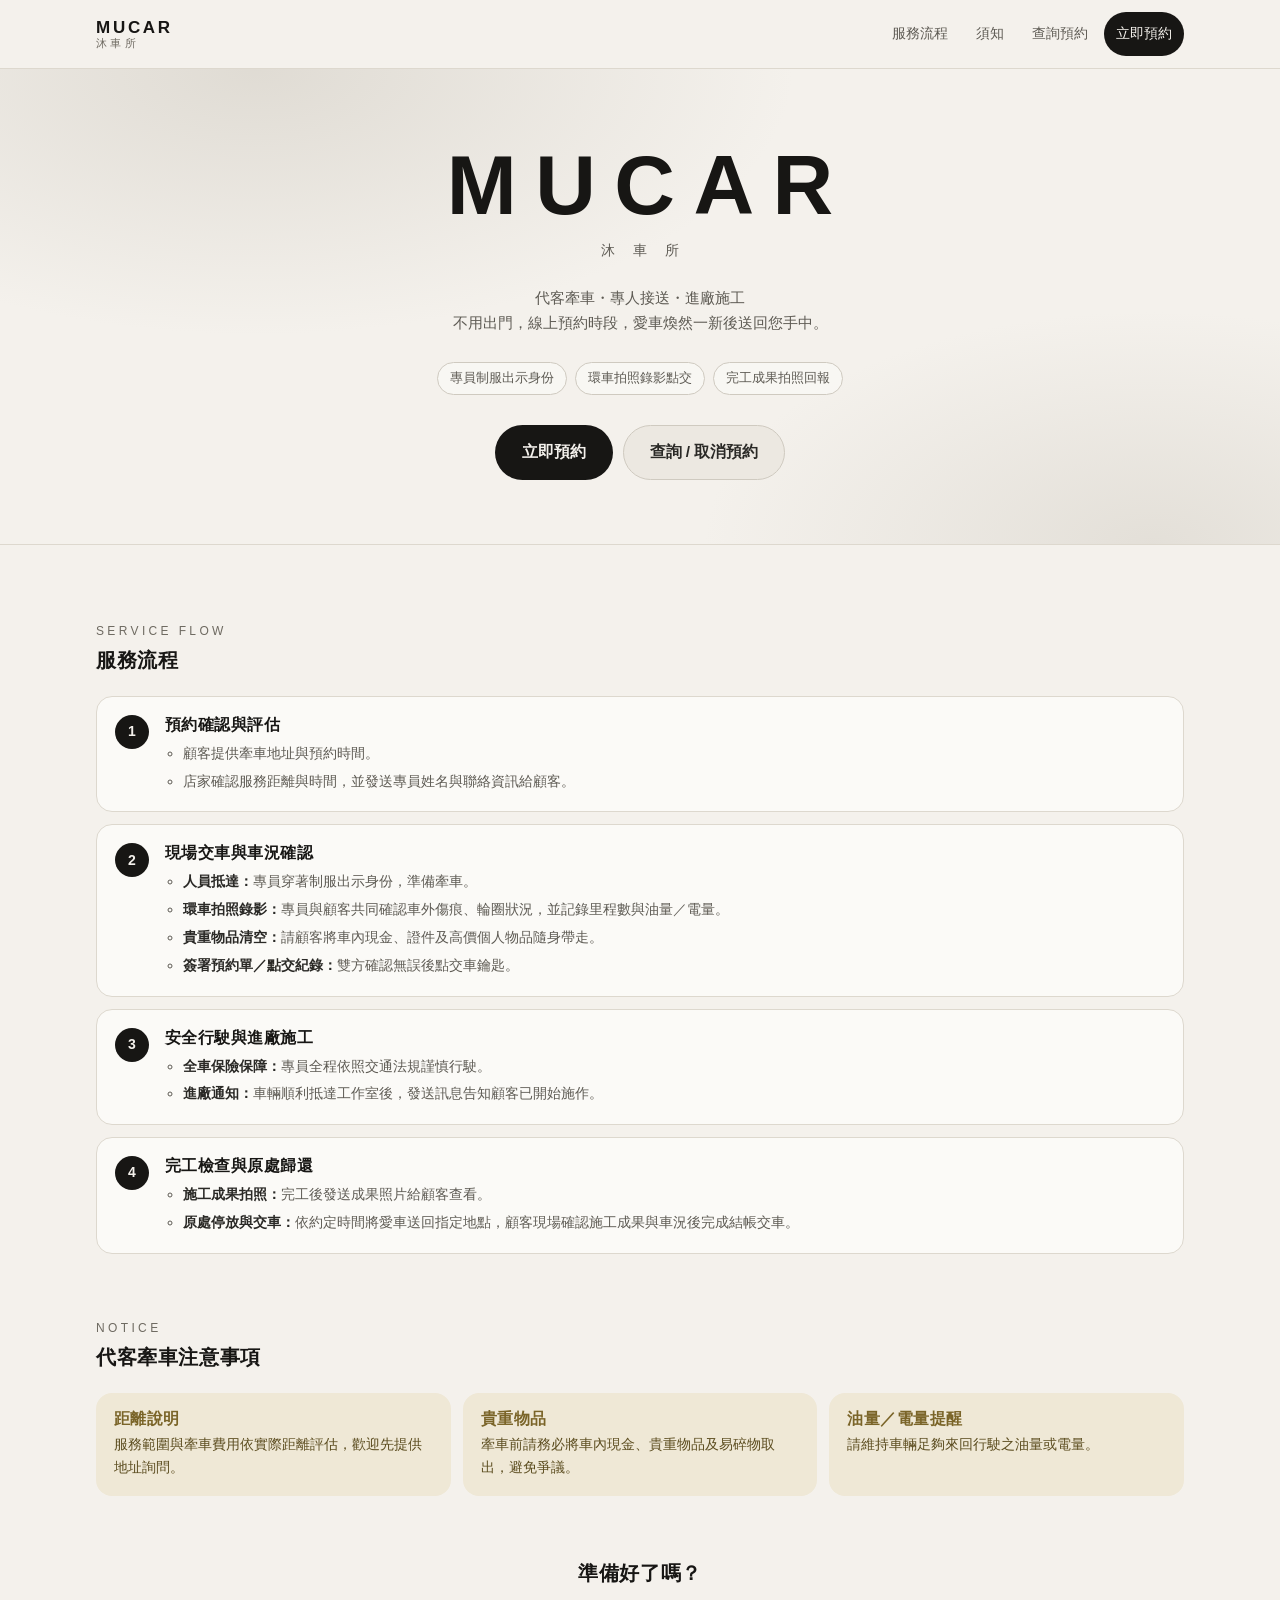
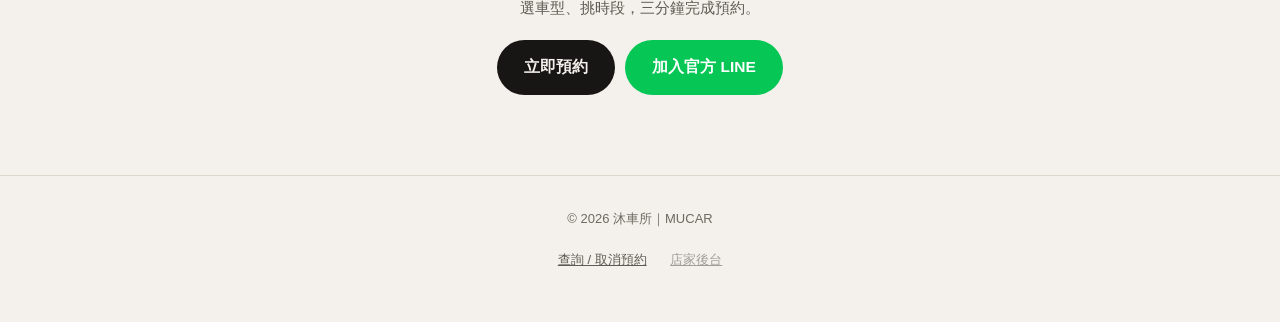
==== commit 147d39b1: "Mobile-first pass: admin cards, bottom-sheet modals, booking UX fixes - Admin: tables become cards o" ====
--- a/index.html
+++ b/index.html
@@ -6,7 +6,7 @@
 <meta name="description" content="沐車所 MUCAR — 代客牽車、專人接送、進廠施工，線上預約立即保留時段。">
 <meta name="theme-color" content="#F4F1EC">
 <title>沐車所｜MUCAR</title>
-<link rel="stylesheet" href="assets/style.css?v=3">
+<link rel="stylesheet" href="assets/style.css?v=4">
 </head>
 <body>
 
@@ -86,10 +86,10 @@
   </div>
 </footer>
 
-<script src="assets/config.js?v=3"></script>
-<script src="assets/util.js?v=3"></script>
-<script src="assets/api.js?v=3"></script>
-<script src="assets/content.js?v=3"></script>
+<script src="assets/config.js?v=4"></script>
+<script src="assets/util.js?v=4"></script>
+<script src="assets/api.js?v=4"></script>
+<script src="assets/content.js?v=4"></script>
 <script>
 (function () {
   var CFG = window.CARWASH_CONFIG;
--- a/assets/style.css
+++ b/assets/style.css
@@ -10,7 +10,7 @@
   --gray-d: #A9A398;
   --ink: #2A2926;
   --ink-2: #5E5B54;
-  --ink-3: #8B877D;
+  --ink-3: #6E6A61;
   --black: #171614;
   --danger: #A4553F;
   --danger-bg: #F3E3DD;
@@ -24,7 +24,7 @@
   --font: -apple-system, BlinkMacSystemFont, "PingFang TC", "Microsoft JhengHei", "Noto Sans TC", "Helvetica Neue", Arial, sans-serif;
 }
 
-* { box-sizing: border-box; }
+* { box-sizing: border-box; -webkit-tap-highlight-color: transparent; }
 html { -webkit-text-size-adjust: 100%; scroll-behavior: smooth; }
 body {
   margin: 0;
@@ -42,6 +42,10 @@
 h3 { font-size: 15.5px; }
 p { margin: 0; color: var(--ink-2); }
 [hidden] { display: none !important; }
+button, a, label, select, summary, .slot, .date-chip { touch-action: manipulation; }
+section[id], details[id] { scroll-margin-top: 84px; }
+#crmHistory { scroll-margin-top: 150px; }   /* 後台頂欄 + 黏住的分頁列 */
+html.no-scroll, html.no-scroll body { overflow: hidden; }
 
 :focus-visible { outline: 2px solid var(--black); outline-offset: 2px; border-radius: 6px; }
 
@@ -63,11 +67,11 @@
   border-bottom: 1px solid var(--line);
 }
 .topbar-in { max-width: 1120px; margin: 0 auto; padding: 12px 16px; display: flex; align-items: center; justify-content: space-between; gap: 12px; }
-.brand { text-decoration: none; display: flex; flex-direction: column; line-height: 1.15; }
+.brand { text-decoration: none; display: flex; flex-direction: column; justify-content: center; line-height: 1.15; min-height: 44px; }
 .brand b { font-size: 17px; letter-spacing: .16em; color: var(--black); }
 .brand span { font-size: 11px; letter-spacing: .3em; color: var(--ink-3); }
 .nav { display: flex; align-items: center; gap: 4px; }
-.nav a { text-decoration: none; font-size: 14px; color: var(--ink-2); padding: 8px 12px; border-radius: 999px; }
+.nav a { text-decoration: none; font-size: 14px; color: var(--ink-2); padding: 0 12px; min-height: 44px; display: inline-flex; align-items: center; border-radius: 999px; }
 .nav a:hover { background: var(--bg-2); color: var(--black); }
 .nav a.cta { background: var(--black); color: var(--bg); }
 .nav a.cta:hover { background: #000; }
@@ -125,7 +129,7 @@
 .tip p { font-size: 13.5px; color: #5c4d20; }
 
 .footer { margin-top: 72px; padding: 32px 16px 40px; border-top: 1px solid var(--line); text-align: center; color: var(--ink-3); font-size: 13px; }
-.footer a { color: var(--ink-2); margin: 0 8px; }
+.footer a { color: var(--ink-2); display: inline-flex; align-items: center; min-height: 44px; padding: 0 10px; }
 .footer .admin-link { opacity: .55; }
 .footer .admin-link:hover { opacity: 1; }
 
@@ -134,7 +138,7 @@
 .field:first-of-type { margin-top: 0; }
 .field > label, label.lbl { display: block; font-size: 13px; color: var(--ink-2); margin-bottom: 6px; font-weight: 500; }
 .req { color: var(--danger); margin-left: 2px; }
-input[type="text"], input[type="tel"], input[type="date"], input[type="time"], input[type="number"], input[type="password"], select, textarea {
+input[type="text"], input[type="search"], input[type="tel"], input[type="date"], input[type="time"], input[type="number"], input[type="password"], select, textarea {
   width: 100%; padding: 12px 14px; font: inherit; font-size: 16px; color: var(--ink);
   background: #fff; border: 1px solid var(--gray); border-radius: var(--radius-s);
   transition: border-color .15s, box-shadow .15s;
@@ -167,7 +171,7 @@
 .btn-danger:hover { background: #8e4633; }
 .btn-line { background: #06C755; color: #fff; }
 .btn-line:hover { background: #05b04c; }
-.btn-sm { padding: 7px 14px; font-size: 13.5px; }
+.btn.btn-sm, button.btn.btn-sm { padding: 8px 16px; font-size: 14px; min-height: 40px; }
 .btn-block { width: 100%; }
 .btn-row { display: flex; gap: 10px; flex-wrap: wrap; }
 
@@ -293,12 +297,10 @@
 .tag.amber { background: var(--warn-bg); color: var(--warn); }
 .tag.dark { background: var(--black); color: var(--bg); }
 
-.tabs { display: flex; gap: 6px; margin: 18px 0; flex-wrap: wrap; }
 .tab-btn { padding: 9px 18px; border-radius: 999px; border: 1px solid var(--gray); background: var(--panel); cursor: pointer; font: inherit; font-size: 14px; color: var(--ink-2); }
 .tab-btn.active { background: var(--black); border-color: var(--black); color: var(--bg); }
 .toolbar { display: flex; gap: 10px; flex-wrap: wrap; align-items: flex-end; margin-bottom: 14px; }
 .toolbar .field { margin: 0; flex: 1 1 140px; }
-.presets { display: flex; gap: 6px; flex-wrap: wrap; }
 .stats { display: flex; gap: 10px; flex-wrap: wrap; margin: 4px 0 14px; }
 .stat { background: var(--bg-2); border-radius: var(--radius-s); padding: 8px 14px; font-size: 13px; color: var(--ink-2); }
 .stat b { font-size: 17px; color: var(--black); margin-right: 4px; }
@@ -307,3 +309,186 @@
 .check input { width: 18px; height: 18px; accent-color: var(--black); }
 .empty { padding: 28px; text-align: center; color: var(--ink-3); }
 .money-in { width: 120px; }
+
+/* ---------- 地址 + 地圖 ---------- */
+.addr-grid { display: grid; grid-template-columns: 1fr; gap: 16px; }
+.addr-grid > .field { margin-top: 0; }
+.map-box { display: flex; flex-direction: column; gap: 8px; }
+.map-frame { position: relative; min-height: 220px; height: 100%; border: 1px solid var(--line); border-radius: var(--radius-s); overflow: hidden; background: var(--bg-2); }
+.map-frame iframe { position: absolute; inset: 0; width: 100%; height: 100%; border: 0; }
+.map-empty { position: absolute; inset: 0; display: grid; place-items: center; padding: 16px; text-align: center; font-size: 13px; color: var(--ink-3); }
+.map-box a.hint { margin: 0; color: var(--ink-2); }
+@media (min-width: 640px) { .addr-grid { grid-template-columns: 1fr 1fr; align-items: stretch; } }
+
+/* ============================================================
+ *  行動裝置與體驗優化（第二輪）
+ * ============================================================ */
+
+/* 手指操作的裝置：所有可點元素至少 44px */
+@media (pointer: coarse) {
+  .btn-sm, .tab-btn { min-height: 44px; }
+  .check { min-height: 44px; }
+  .check input { width: 22px; height: 22px; }
+  .agree input { width: 22px; height: 22px; }
+  .slot { min-height: 48px; }
+  .hint a, a.hint { display: inline-flex; align-items: center; min-height: 44px; }
+}
+
+@media (prefers-reduced-motion: reduce) {
+  *, *::before, *::after { animation-duration: .01ms !important; transition-duration: .01ms !important; scroll-behavior: auto !important; }
+}
+
+/* 矮螢幕（手機橫放）：壓縮頂欄與底部操作列，把空間讓給內容 */
+@media (max-height: 500px) {
+  .topbar { position: static; }
+  .actionbar { padding: 6px 16px calc(6px + env(safe-area-inset-bottom)); }
+  .actionbar .btn { padding: 8px 20px; min-height: 40px; }
+  .wrap { padding-bottom: 72px; }
+  .tabs { position: static; }
+}
+
+/* 瀏海手機：頂欄避開安全區 */
+.topbar-in { padding-left: max(16px, env(safe-area-inset-left)); padding-right: max(16px, env(safe-area-inset-right)); }
+
+/* ---------- Modal：手機上改成從底部升起的面板 ---------- */
+@keyframes sheetUp { from { transform: translateY(24px); opacity: 0; } to { transform: none; opacity: 1; } }
+.modal-box { animation: sheetUp .18s ease-out; }
+@media (max-width: 560px) {
+  .modal-mask { align-items: flex-end; padding: 0; }
+  .modal-box, .modal-box.big {
+    max-width: none; border-radius: 20px 20px 0 0; max-height: 92vh;
+    padding: 22px 18px calc(22px + env(safe-area-inset-bottom));
+  }
+  .modal-box .btn-row { display: grid; grid-template-columns: 1fr 1fr; }
+  .modal-box .btn-row .btn { width: 100%; }
+  .modal-box .modal-actions {
+    display: grid; grid-template-columns: 1fr 1fr; gap: 8px;
+    position: sticky; bottom: calc(-22px - env(safe-area-inset-bottom)); margin: 14px -18px calc(-22px - env(safe-area-inset-bottom));
+    padding: 12px 18px calc(12px + env(safe-area-inset-bottom));
+    background: var(--panel); border-top: 1px solid var(--line);
+  }
+  .modal-box .modal-actions .btn { width: 100%; }
+  .modal-box .modal-actions .span2 { grid-column: 1 / -1; }
+}
+
+/* ---------- 預約頁細節 ---------- */
+.agree.attn { outline: 2px solid var(--danger); background: var(--danger-bg); animation: shake .35s; }
+@keyframes shake { 20%, 60% { transform: translateX(-5px); } 40%, 80% { transform: translateX(5px); } }
+
+.veh-count { font-size: 12.5px; color: var(--ink-3); margin: 6px 0 0; }
+
+.map-frame iframe { pointer-events: none; }
+.map-frame.active iframe { pointer-events: auto; }
+.map-lock {
+  position: absolute; right: 8px; bottom: 8px; z-index: 2;
+  border: 1px solid var(--gray); background: rgba(251, 250, 247, .95); color: var(--ink);
+  border-radius: 999px; padding: 8px 14px; font: inherit; font-size: 13px; cursor: pointer; min-height: 44px;
+}
+@media (hover: hover) and (pointer: fine) {
+  .map-frame iframe { pointer-events: auto; }
+  .map-lock { display: none; }
+}
+.map-box a.btn { width: 100%; }
+
+@media (max-width: 420px) {
+  .stepper li { font-size: 11px; }
+  .panel, .card { padding: 18px; }
+  .kv th { width: 76px; }
+}
+
+/* ---------- 後台：分頁列、篩選、卡片式清單 ---------- */
+.tabs { display: flex; gap: 6px; flex-wrap: nowrap; overflow-x: auto; -webkit-overflow-scrolling: touch; scrollbar-width: none; margin: 12px -16px; padding: 4px 16px; position: sticky; top: 69px; z-index: 20; background: var(--bg); }
+.tabs::-webkit-scrollbar { display: none; }
+.tab-btn { flex: none; white-space: nowrap; }
+
+.ver-banner { max-width: 1088px; width: calc(100% - 32px); margin: 12px auto 0; }
+
+.filters { display: grid; gap: 10px; margin-bottom: 12px; }
+.presets { display: flex; flex-wrap: nowrap; gap: 8px; overflow-x: auto; scrollbar-width: none; padding-bottom: 2px; }
+.presets::-webkit-scrollbar { display: none; }
+.presets .btn { flex: none; padding: 0 14px; font-size: 13.5px; min-height: 40px; }
+.presets .btn.active { background: var(--black); color: var(--bg); border-color: var(--black); }
+.filter-row { display: flex; gap: 8px; }
+.filter-row select { flex: 1; min-width: 0; }
+details.range summary { cursor: pointer; font-size: 13.5px; color: var(--ink-2); min-height: 44px; display: flex; align-items: center; gap: 6px; list-style: none; }
+details.range summary::-webkit-details-marker { display: none; }
+details.range summary::after { content: '\25BE'; font-size: 12px; }
+details.range[open] summary::after { content: '\25B4'; }
+details.range .row2 { margin-top: 4px; }
+.modal-actions { display: flex; gap: 8px; flex-wrap: wrap; margin-top: 18px; }
+
+/* 小螢幕：把後台表格轉成卡片（同一份 HTML，只靠 CSS） */
+@media (max-width: 719px) {
+  .table-scroll { overflow: visible; }
+  table.cardify, table.cardify tbody { display: block; min-width: 0 !important; width: 100%; }
+  table.cardify thead { display: none; }
+  table.cardify tr {
+    display: grid; gap: 6px 10px; align-items: center;
+    padding: 14px; margin-bottom: 10px; background: #fff;
+    border: 1px solid var(--line); border-radius: 14px;
+  }
+  table.cardify tr.off { background: var(--bg-2); }
+  table.cardify td { display: block; padding: 0; border: 0; min-width: 0; word-break: break-word; }
+  table.cardify tr.click:active { background: var(--bg-2); }
+
+  /* ★ 下面的 nth-child 順序必須跟 assets/admin.js 裡各表格每一列的欄位順序一致；改欄位順序或新增欄位時要一起調整。 */
+  /* 訂單：時段/狀態、客人、車型/金額、付款/核對 */
+  table.t-orders tr { grid-template-columns: 1fr auto; }
+  table.t-orders td:nth-child(1) { grid-column: 1; }
+  table.t-orders td:nth-child(1) br, table.t-orders td:nth-child(2) br { display: none; }
+  table.t-orders td:nth-child(1) b { margin-right: 8px; }
+  table.t-orders td:nth-child(2) .hint { margin-left: 8px; }
+  table.t-orders td:nth-child(6):empty { display: none; }
+  table.t-orders td:nth-child(7) { grid-column: 2; grid-row: 1; justify-self: end; }
+  table.t-orders td:nth-child(2) { grid-column: 1 / -1; font-size: 15px; }
+  table.t-orders td:nth-child(3) { grid-column: 1; }
+  table.t-orders td:nth-child(4) { grid-column: 2; justify-self: end; font-weight: 650; color: var(--black); }
+  table.t-orders td:nth-child(5) { grid-column: 1; color: var(--ink-2); font-size: 13.5px; }
+  table.t-orders td:nth-child(6) { grid-column: 2; justify-self: end; }
+
+  /* 客戶 */
+  table.t-crm tr { grid-template-columns: 1fr auto; }
+  table.t-crm td:nth-child(1) { grid-column: 1; font-size: 16px; }
+  table.t-crm td:nth-child(2) { grid-column: 1; color: var(--ink-2); }
+  table.t-crm td:nth-child(3) { grid-column: 1; color: var(--ink-3); font-size: 13px; }
+  table.t-crm td:nth-child(4) { grid-column: 2; grid-row: 1; justify-self: end; font-weight: 650; }
+  table.t-crm td:nth-child(4)::after { content: ' 次'; font-weight: 400; color: var(--ink-3); }
+  table.t-crm td:nth-child(5) { grid-column: 2; grid-row: 2; justify-self: end; }
+  table.t-crm td:nth-child(6) { grid-column: 2; grid-row: 3; justify-self: end; color: var(--ink-3); font-size: 12.5px; }
+
+  /* 某客人的預約紀錄 */
+  table.t-hist tr { grid-template-columns: 1fr auto; }
+  table.t-hist td:nth-child(1) { grid-column: 1; font-weight: 600; }
+  table.t-hist td:nth-child(5) { grid-column: 2; grid-row: 1; justify-self: end; }
+  table.t-hist td:nth-child(2) { grid-column: 1; color: var(--ink-2); font-size: 13.5px; }
+  table.t-hist td:nth-child(4) { grid-column: 2; grid-row: 2; justify-self: end; font-weight: 650; }
+  table.t-hist td:nth-child(3) { grid-column: 1 / -1; }
+
+  /* 公休 / 關閉 */
+  table.t-clo tr { grid-template-columns: 1fr auto; }
+  table.t-clo td:nth-child(1) { grid-column: 1; font-weight: 600; }
+  table.t-clo td:nth-child(2) { grid-column: 1; color: var(--ink-2); }
+  table.t-clo td:nth-child(3) { grid-column: 1; color: var(--ink-3); font-size: 13px; }
+  table.t-clo td:nth-child(4) { grid-column: 2; grid-row: 1 / span 3; align-self: center; }
+
+  /* 級距價格 */
+  table.t-tier tr { grid-template-columns: 1fr auto; }
+  table.t-tier td:nth-child(1) { grid-column: 1 / -1; font-size: 16px; }
+  table.t-tier td:nth-child(2) { grid-column: 1; }
+  table.t-tier td:nth-child(3) { grid-column: 2; }
+  table.t-tier .money-in { width: 100%; }
+
+  /* 車型清單：廠牌＋型號當標題，下面是級距、開放預約、刪除 */
+  table.t-veh tr { grid-template-columns: auto 1fr auto; padding: 12px 14px; }
+  table.t-veh td:nth-child(1) { grid-column: 1; font-weight: 650; color: var(--black); }
+  table.t-veh td:nth-child(2) { grid-column: 2 / -1; }
+  table.t-veh td:nth-child(3) { grid-column: 1 / -1; }
+  table.t-veh td:nth-child(3) select { width: 100%; }
+  table.t-veh td:nth-child(4) { grid-column: 1 / 3; display: flex; align-items: center; gap: 10px; min-height: 44px; }
+  table.t-veh td:nth-child(4) input { width: 28px; height: 28px; accent-color: var(--black); }
+  table.t-veh td:nth-child(4)::after { content: '開放預約'; font-size: 14px; color: var(--ink-2); }
+  table.t-veh td:nth-child(5) { grid-column: 3; justify-self: end; }
+}
+
+/* iOS 的日期/時間欄位預設比較矮，統一高度 */
+input[type="date"], input[type="time"] { min-height: 48px; }
